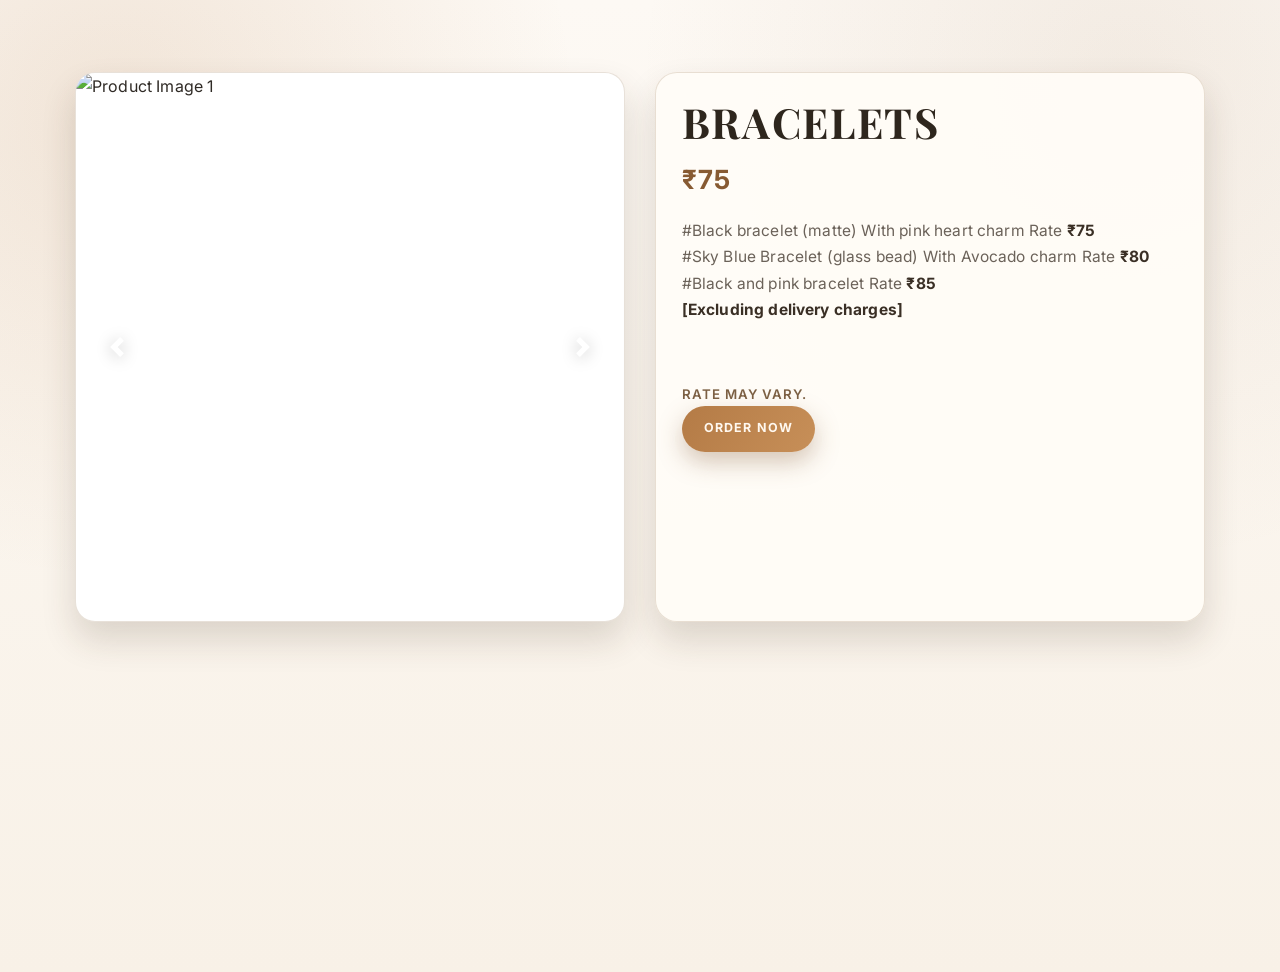
==== html/bracelets.html @ 36837578 "Changed UI using Ai assitancs" ====
<!DOCTYPE html>
<html lang="en">

<head>
    <meta name="description">
    <meta charset="UTF-8">
    <meta name="viewport" content="width=device-width, initial-scale=1.0">
    <title>Product Details</title>
    <link href="https://stackpath.bootstrapcdn.com/bootstrap/4.5.2/css/bootstrap.min.css" rel="stylesheet">
    <link rel="stylesheet" href="../css/bracelets.css">

    <!-- Fvicon Link -->
    <link rel="icon" href="../imges/favicon.png" type="image/png">
</head>

<body>

    <div class="container mt-5 product-layout-container">
        <div class="row product-layout-row">
            <div class="col-12 col-lg-6">
                <div id="productCarousel" class="carousel slide" data-ride="carousel">
                    <div class="carousel-inner">
                        <div class="carousel-item active">
                            <img src="../imges/bracelet1.jpg" class="d-block w-100" alt="Product Image 1">
                        </div>
                        <div class="carousel-item">
                            <img src="../imges/bracelet2.jpg" class="d-block w-100" alt="Product Image 2">
                        </div>
                        <div class="carousel-item">
                            <img src="../imges/bracelet3.jpg" class="d-block w-100" alt="Product Image 3">
                        </div>
                    </div>
                    <a class="carousel-control-prev" href="#productCarousel" role="button" data-slide="prev">
                        <span class="carousel-control-prev-icon" aria-hidden="true"></span>
                        <span class="sr-only">Previous</span>
                    </a>
                    <a class="carousel-control-next" href="#productCarousel" role="button" data-slide="next">
                        <span class="carousel-control-next-icon" aria-hidden="true"></span>
                        <span class="sr-only">Next</span>
                    </a>
                </div>
            </div>
            <div class="col-12 col-lg-6">
                <div class="product-details">
                    <h1 class="product-title">Bracelets</h1>
                    <p class="product-price">₹75</p>
                    <p class="product-description">
                        #Black bracelet (matte) With pink heart charm Rate <span class="bold">₹75</span><br>
                                            #Sky Blue Bracelet (glass bead) With Avocado charm Rate <span class="bold">₹80</span><br>
                                            #Black and pink bracelet Rate <span class="bold">₹85</span><br>
                                            <span class="bold">[Excluding delivery charges]</span>
                    </p>
                    <hr>
                    <p class="warning">Rate may vary.</p>
                    <a href="https://wa.me/919447966668?text=Hey,I would like to order a Bracelet." class="btn btn-primary order-now-btn">Order Now</a>
                </div>
            </div>
        </div>
    </div>

    <script src="https://code.jquery.com/jquery-3.5.1.slim.min.js"></script>
    <script src="https://cdn.jsdelivr.net/npm/@popperjs/core@2.5.2/dist/umd/popper.min.js"></script>
    <script src="https://stackpath.bootstrapcdn.com/bootstrap/4.5.2/js/bootstrap.min.js"></script>
</body>

</html>
---- css/bracelets.css ----
@import url('https://fonts.googleapis.com/css2?family=Inter:wght@400;500;600;700&family=Playfair+Display:wght@600;700;800&display=swap');

:root {
    --detail-bg: #f8f1e7;
    --detail-surface: rgba(255, 252, 247, 0.95);
    --detail-text: #2f2a25;
    --detail-soft: #6b6259;
    --detail-accent: #b47b46;
    --detail-accent-dark: #875a32;
    --detail-line: rgba(140, 104, 68, 0.2);
    --detail-shadow: 0 18px 34px rgba(65, 45, 27, 0.16);
}

body {
    font-family: 'Inter', sans-serif;
    color: var(--detail-text);
    background:
        radial-gradient(circle at 9% 12%, rgba(180, 123, 70, 0.16), transparent 32%),
        radial-gradient(circle at 88% 8%, rgba(152, 112, 74, 0.1), transparent 34%),
        linear-gradient(180deg, #fdf9f4 0%, var(--detail-bg) 100%);
    line-height: 1.7;
    letter-spacing: 0.01em;
    min-height: 100vh;
}

.container {
    margin-top: clamp(2.4rem, 6vw, 4.5rem) !important;
    margin-bottom: clamp(2.4rem, 6vw, 4.5rem);
}

.product-layout-container {
    max-width: 1160px;
}

.row {
    align-items: stretch;
}

.product-layout-row {
    row-gap: 1.25rem;
}

.carousel {
    border-radius: 20px;
    overflow: hidden;
    border: 1px solid var(--detail-line);
    box-shadow: var(--detail-shadow);
    background-color: #ffffff;
    animation: detailFadeUp 0.7s ease both;
}

.carousel-item img {
    width: 100%;
    aspect-ratio: 1 / 1;
    object-fit: cover;
}

.carousel-control-prev-icon,
.carousel-control-next-icon {
    filter: drop-shadow(0 2px 8px rgba(0, 0, 0, 0.5));
}

.product-details {
    height: 100%;
    display: flex;
    flex-direction: column;
    border: 1px solid var(--detail-line);
    border-radius: 22px;
    padding: clamp(1.3rem, 2vw, 1.9rem);
    background: var(--detail-surface);
    box-shadow: var(--detail-shadow);
    animation: detailFadeUp 0.7s ease 0.12s both;
}

.product-title {
    font-family: 'Playfair Display', serif;
    font-size: clamp(2rem, 4vw, 2.6rem);
    font-weight: 700;
    line-height: 1.1;
    letter-spacing: 0.04em;
    text-transform: uppercase;
    margin-bottom: 0.8rem;
    color: #2e261d;
}

.product-price {
    font-size: clamp(1.3rem, 2.6vw, 1.65rem);
    color: var(--detail-accent-dark);
    margin-bottom: 1rem;
    font-weight: 700;
    letter-spacing: 0.04em;
}

.product-description {
    font-size: 0.97rem;
    color: var(--detail-soft);
    margin-bottom: 1.35rem;
}

.product-description a {
    color: var(--detail-accent-dark);
    font-weight: 600;
    text-decoration: none;
    border-bottom: 1px solid rgba(135, 90, 50, 0.35);
}

.product-description a:hover,
.product-description a:focus-visible {
    color: #6d4728;
    border-bottom-color: rgba(109, 71, 40, 0.58);
}

.product-description-list {
    list-style: none;
    margin: 0 0 1.15rem;
    padding: 0;
    display: grid;
    gap: 0.66rem;
}

.product-description-list li {
    border: 1px solid rgba(148, 111, 74, 0.2);
    border-radius: 12px;
    background: rgba(255, 250, 243, 0.7);
    padding: 0.6rem 0.72rem;
    display: grid;
    gap: 0.1rem;
}

.product-description-list li span {
    color: var(--detail-soft);
    font-size: 0.9rem;
    line-height: 1.5;
}

.product-description-list li .bold {
    margin-right: 0.25rem;
    color: #3a2f25;
}

.bold {
    color: #3a2f25;
    font-weight: 700;
}

.warning {
    margin: 0.3rem 0 0;
    color: #7c6044;
    font-size: 0.83rem;
    font-family: 'Inter', sans-serif;
    font-weight: 600;
    letter-spacing: 0.08em;
    text-transform: uppercase;
    height: auto;
}

.order-now-btn {
    align-self: flex-start;
    border: 0;
    border-radius: 999px;
    font-size: 0.78rem;
    font-weight: 700;
    letter-spacing: 0.09em;
    text-transform: uppercase;
    padding: 0.86rem 1.4rem;
    background: linear-gradient(120deg, var(--detail-accent), #c78f58);
    color: #fff8ef;
    box-shadow: 0 10px 24px rgba(132, 90, 52, 0.34);
    transition: transform 0.24s ease, box-shadow 0.24s ease, background-color 0.24s ease;
}

.order-now-btn:hover,
.order-now-btn:focus-visible {
    background: linear-gradient(120deg, #a86f3f, #ba814f);
    color: #fffaf3;
    transform: translateY(-2px);
    box-shadow: 0 14px 28px rgba(132, 90, 52, 0.42);
}

hr {
    border-top: 1px solid rgba(140, 104, 68, 0.2);
}

@keyframes detailFadeUp {
    from {
        opacity: 0;
        transform: translateY(16px);
    }

    to {
        opacity: 1;
        transform: translateY(0);
    }
}

@media (max-width: 991.98px) {
    .product-details {
        margin-top: 1.35rem;
    }
}

@media (max-width: 575.98px) {
    .container {
        margin-top: 1.35rem !important;
    }

    .product-details {
        border-radius: 18px;
    }

    .order-now-btn {
        width: 100%;
    }
}
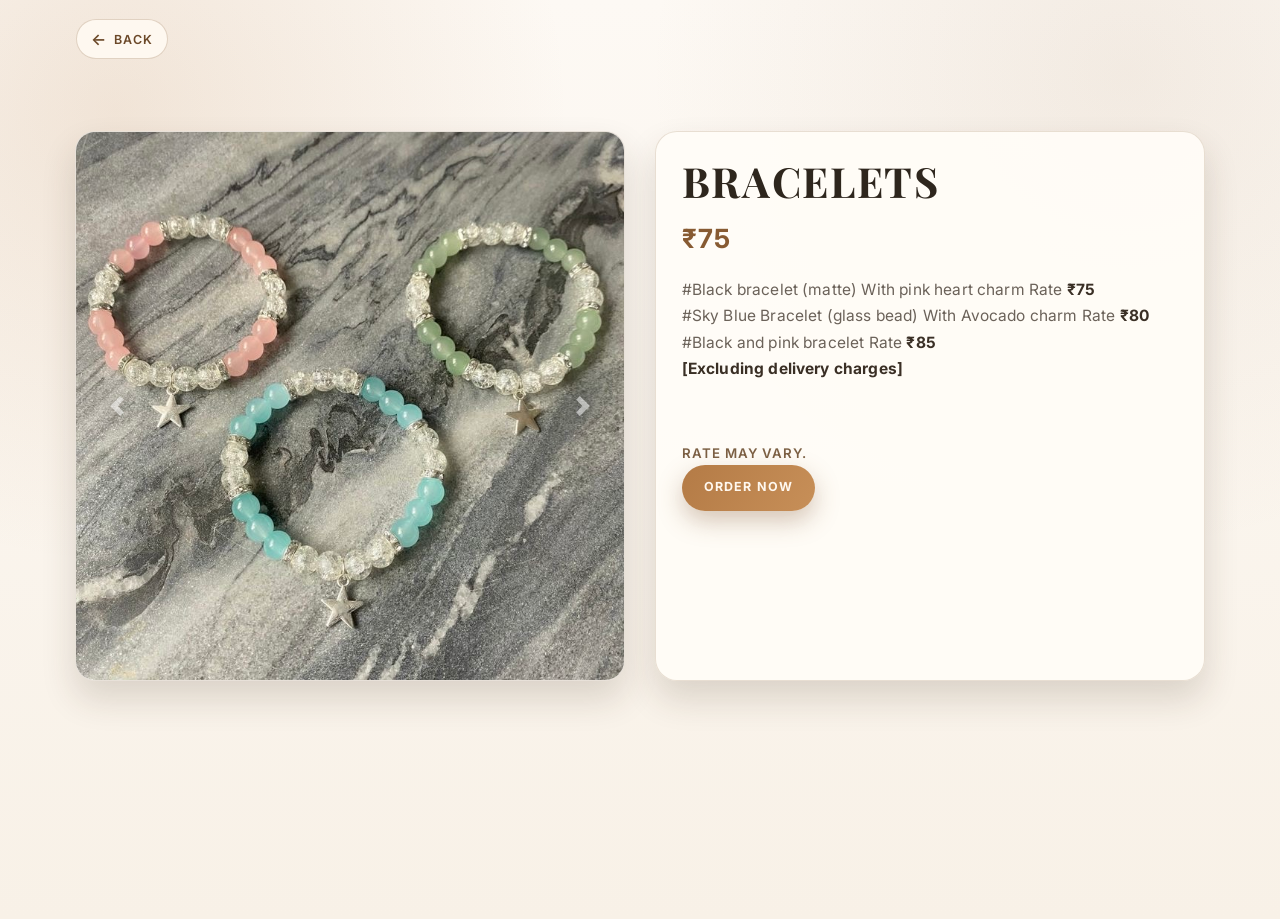
==== commit 9275b812: "Overall UI updated" ====
--- a/html/bracelets.html
+++ b/html/bracelets.html
@@ -10,10 +10,17 @@
     <link rel="stylesheet" href="../css/bracelets.css">
 
     <!-- Fvicon Link -->
-    <link rel="icon" href="../imges/favicon.png" type="image/png">
+    <link rel="icon" href="../images/favicon.png" type="image/png">
 </head>
 
 <body>
+    <div class="product-top-nav">
+        <a href="../index.html" class="back-btn" onclick="if (window.history.length > 1) { window.history.back(); return false; }">
+            <span class="back-btn-icon" aria-hidden="true">&#8592;</span>
+            <span>Back</span>
+        </a>
+    </div>
+
 
     <div class="container mt-5 product-layout-container">
         <div class="row product-layout-row">
@@ -21,13 +28,13 @@
                 <div id="productCarousel" class="carousel slide" data-ride="carousel">
                     <div class="carousel-inner">
                         <div class="carousel-item active">
-                            <img src="../imges/bracelet1.jpg" class="d-block w-100" alt="Product Image 1">
+                            <img src="../images/bracelet1.jpg" class="d-block w-100" alt="Product Image 1">
                         </div>
                         <div class="carousel-item">
-                            <img src="../imges/bracelet2.jpg" class="d-block w-100" alt="Product Image 2">
+                            <img src="../images/bracelet2.jpg" class="d-block w-100" alt="Product Image 2">
                         </div>
                         <div class="carousel-item">
-                            <img src="../imges/bracelet3.jpg" class="d-block w-100" alt="Product Image 3">
+                            <img src="../images/bracelet3.jpg" class="d-block w-100" alt="Product Image 3">
                         </div>
                     </div>
                     <a class="carousel-control-prev" href="#productCarousel" role="button" data-slide="prev">
--- a/css/bracelets.css
+++ b/css/bracelets.css
@@ -23,6 +23,43 @@
     min-height: 100vh;
 }
 
+.product-top-nav {
+    max-width: 1160px;
+    margin: 1.2rem auto 0;
+    padding: 0 1rem;
+}
+
+.back-btn {
+    display: inline-flex;
+    align-items: center;
+    gap: 0.42rem;
+    padding: 0.52rem 0.9rem;
+    border-radius: 999px;
+    border: 1px solid rgba(149, 110, 74, 0.28);
+    background: rgba(255, 250, 242, 0.9);
+    color: #6b4828;
+    text-decoration: none;
+    font-size: 0.78rem;
+    font-weight: 600;
+    letter-spacing: 0.07em;
+    text-transform: uppercase;
+    transition: transform 0.2s ease, box-shadow 0.2s ease, background-color 0.2s ease;
+}
+
+.back-btn:hover,
+.back-btn:focus-visible {
+    text-decoration: none;
+    color: #5a3b20;
+    background: #fff;
+    transform: translateY(-2px);
+    box-shadow: 0 10px 18px rgba(97, 66, 39, 0.18);
+}
+
+.back-btn-icon {
+    font-size: 1rem;
+    line-height: 1;
+}
+
 .container {
     margin-top: clamp(2.4rem, 6vw, 4.5rem) !important;
     margin-bottom: clamp(2.4rem, 6vw, 4.5rem);
@@ -200,8 +237,12 @@
 }
 
 @media (max-width: 575.98px) {
+    .product-top-nav {
+        margin-top: 0.95rem;
+    }
+
     .container {
-        margin-top: 1.35rem !important;
+        margin-top: 1rem !important;
     }
 
     .product-details {
